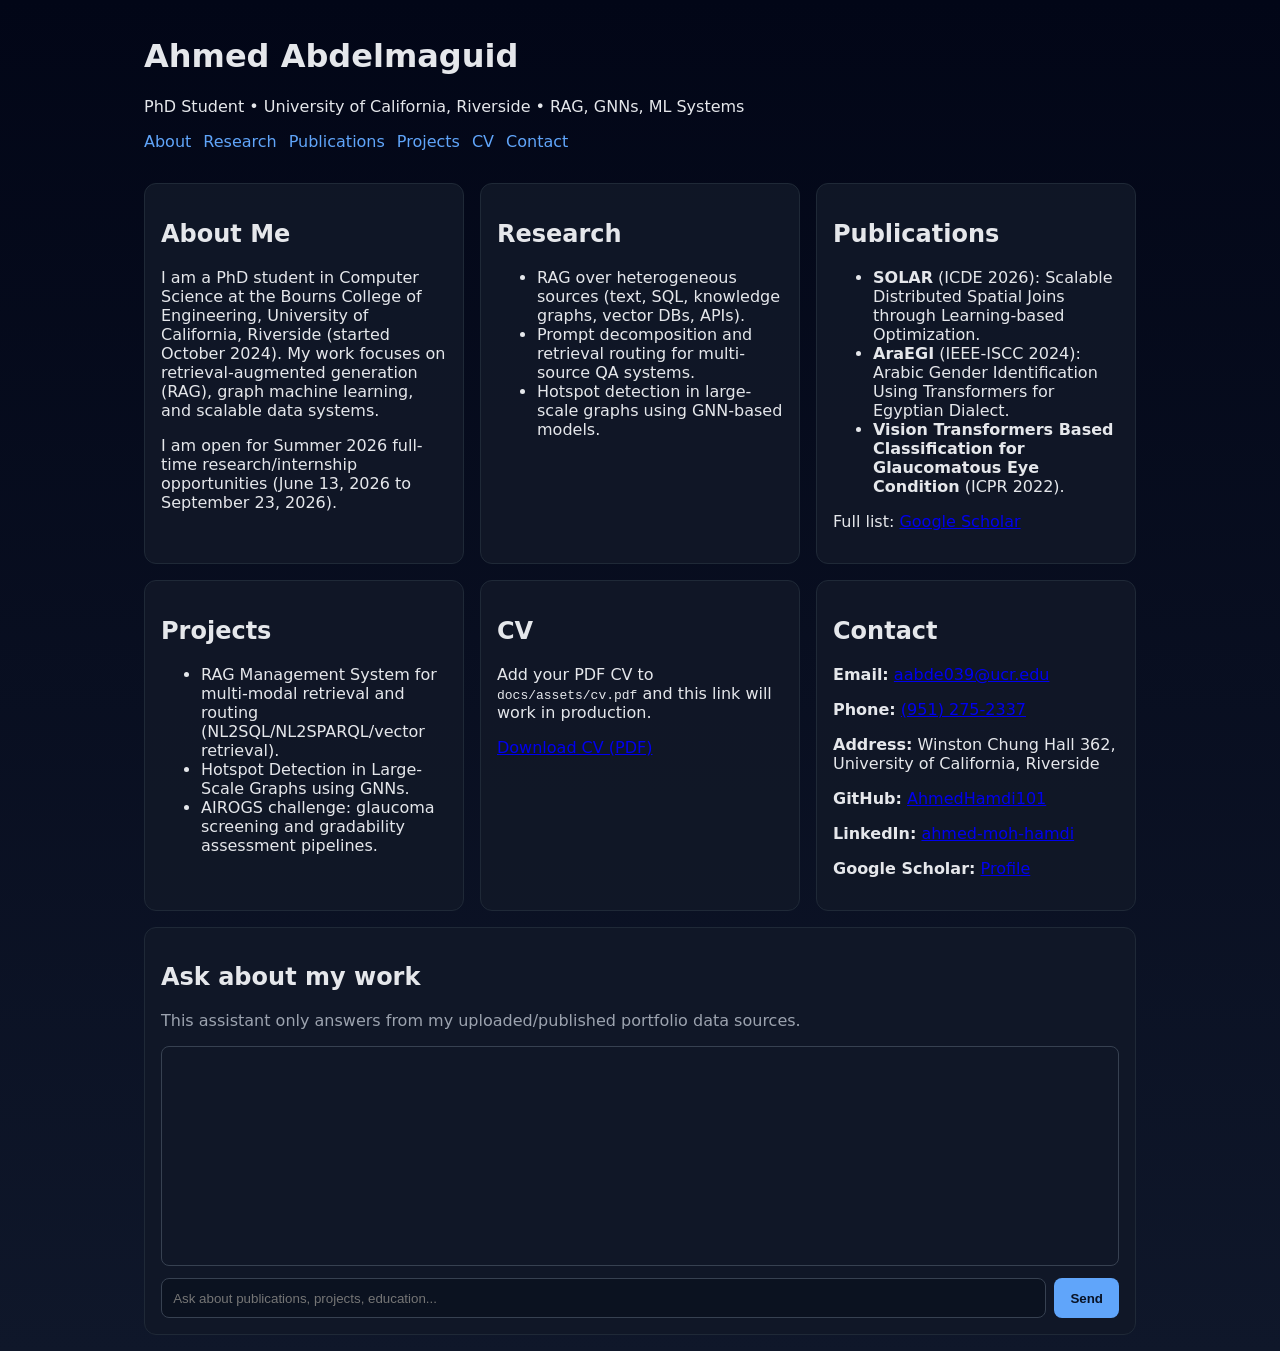
==== docs/index.html @ 8548f378 "Rename frontend directory to docs for GitHub Pages" ====
<!doctype html>
<html lang="en">
  <head>
    <meta charset="UTF-8" />
    <meta name="viewport" content="width=device-width, initial-scale=1.0" />
    <title>Ahmed Abdelmaguid — Research Portfolio</title>
    <link rel="stylesheet" href="./styles.css" />
  </head>
  <body>
    <header class="container">
      <h1>Ahmed Abdelmaguid</h1>
      <p>PhD Student • University of California, Riverside • RAG, GNNs, ML Systems</p>
      <nav>
        <a href="#about">About</a>
        <a href="#research">Research</a>
        <a href="#publications">Publications</a>
        <a href="#projects">Projects</a>
        <a href="#cv">CV</a>
        <a href="#contact">Contact</a>
      </nav>
    </header>

    <main class="container grid">
      <section id="about" class="card">
        <h2>About Me</h2>
        <p>
          I am a PhD student in Computer Science at the Bourns College of Engineering, University of California,
          Riverside (started October 2024). My work focuses on retrieval-augmented generation (RAG), graph machine
          learning, and scalable data systems.
        </p>
        <p>
          I am open for Summer 2026 full-time research/internship opportunities (June 13, 2026 to September 23, 2026).
        </p>
      </section>

      <section id="research" class="card">
        <h2>Research</h2>
        <ul>
          <li>RAG over heterogeneous sources (text, SQL, knowledge graphs, vector DBs, APIs).</li>
          <li>Prompt decomposition and retrieval routing for multi-source QA systems.</li>
          <li>Hotspot detection in large-scale graphs using GNN-based models.</li>
        </ul>
      </section>

      <section id="publications" class="card">
        <h2>Publications</h2>
        <ul>
          <li>
            <strong>SOLAR</strong> (ICDE 2026): Scalable Distributed Spatial Joins through Learning-based Optimization.
          </li>
          <li>
            <strong>AraEGI</strong> (IEEE-ISCC 2024): Arabic Gender Identification Using Transformers for Egyptian Dialect.
          </li>
          <li>
            <strong>Vision Transformers Based Classification for Glaucomatous Eye Condition</strong> (ICPR 2022).
          </li>
        </ul>
        <p>
          Full list: <a href="https://scholar.google.com/citations?user=k28tatYAAAAJ&hl=en" target="_blank" rel="noreferrer">Google Scholar</a>
        </p>
      </section>

      <section id="projects" class="card">
        <h2>Projects</h2>
        <ul>
          <li>RAG Management System for multi-modal retrieval and routing (NL2SQL/NL2SPARQL/vector retrieval).</li>
          <li>Hotspot Detection in Large-Scale Graphs using GNNs.</li>
          <li>AIROGS challenge: glaucoma screening and gradability assessment pipelines.</li>
        </ul>
      </section>

      <section id="cv" class="card">
        <h2>CV</h2>
        <p>
          Add your PDF CV to <code>docs/assets/cv.pdf</code> and this link will work in production.
        </p>
        <p><a href="./assets/cv.pdf" target="_blank" rel="noreferrer">Download CV (PDF)</a></p>
      </section>

      <section id="contact" class="card">
        <h2>Contact</h2>
        <p><strong>Email:</strong> <a href="mailto:aabde039@ucr.edu">aabde039@ucr.edu</a></p>
        <p><strong>Phone:</strong> <a href="tel:+19512752337">(951) 275-2337</a></p>
        <p><strong>Address:</strong> Winston Chung Hall 362, University of California, Riverside</p>
        <p><strong>GitHub:</strong> <a href="https://github.com/AhmedHamdi101" target="_blank" rel="noreferrer">AhmedHamdi101</a></p>
        <p><strong>LinkedIn:</strong> <a href="https://www.linkedin.com/in/ahmed-moh-hamdi/" target="_blank" rel="noreferrer">ahmed-moh-hamdi</a></p>
        <p><strong>Google Scholar:</strong> <a href="https://scholar.google.com/citations?user=k28tatYAAAAJ&hl=en" target="_blank" rel="noreferrer">Profile</a></p>
      </section>

      <section class="card chat-card">
        <h2>Ask about my work</h2>
        <p class="hint">This assistant only answers from my uploaded/published portfolio data sources.</p>

        <div id="chat-log" class="chat-log"></div>

        <form id="chat-form">
          <input id="chat-input" type="text" placeholder="Ask about publications, projects, education..." required />
          <button type="submit">Send</button>
        </form>
      </section>
    </main>

    <script>
      window.CHAT_API_URL = "https://your-worker-subdomain.workers.dev/api/chat";
    </script>
    <script src="./app.js" type="module"></script>
  </body>
</html>
---- docs/styles.css ----
:root {
  --bg: #0f172a;
  --surface: #111827;
  --text: #e5e7eb;
  --muted: #9ca3af;
  --accent: #60a5fa;
}

* { box-sizing: border-box; }
body {
  margin: 0;
  font-family: Inter, system-ui, -apple-system, Segoe UI, Roboto, sans-serif;
  background: linear-gradient(180deg, #020617, var(--bg));
  color: var(--text);
}

.container {
  max-width: 1024px;
  margin: 0 auto;
  padding: 1rem;
}

header nav {
  display: flex;
  flex-wrap: wrap;
  gap: 0.75rem;
}

header nav a {
  color: var(--accent);
  text-decoration: none;
}

.grid {
  display: grid;
  grid-template-columns: repeat(auto-fit, minmax(260px, 1fr));
  gap: 1rem;
}

.card {
  background: rgba(17, 24, 39, 0.9);
  border: 1px solid #1f2937;
  border-radius: 12px;
  padding: 1rem;
}

.chat-card {
  grid-column: 1 / -1;
}

.chat-log {
  min-height: 220px;
  max-height: 360px;
  overflow: auto;
  border: 1px solid #374151;
  border-radius: 8px;
  padding: 0.75rem;
  margin-bottom: 0.75rem;
}

.msg {
  margin: 0.5rem 0;
  padding: 0.6rem;
  border-radius: 8px;
}

.msg.user {
  background: #1d4ed8;
}

.msg.bot {
  background: #1f2937;
}

.msg .meta {
  display: block;
  color: var(--muted);
  font-size: 0.8rem;
  margin-top: 0.25rem;
}

form {
  display: flex;
  gap: 0.5rem;
}

input {
  flex: 1;
  padding: 0.7rem;
  border-radius: 8px;
  border: 1px solid #374151;
  background: #0b1220;
  color: var(--text);
}

button {
  padding: 0.7rem 1rem;
  border: none;
  border-radius: 8px;
  background: var(--accent);
  color: #081225;
  font-weight: 600;
  cursor: pointer;
}

.hint {
  color: var(--muted);
}
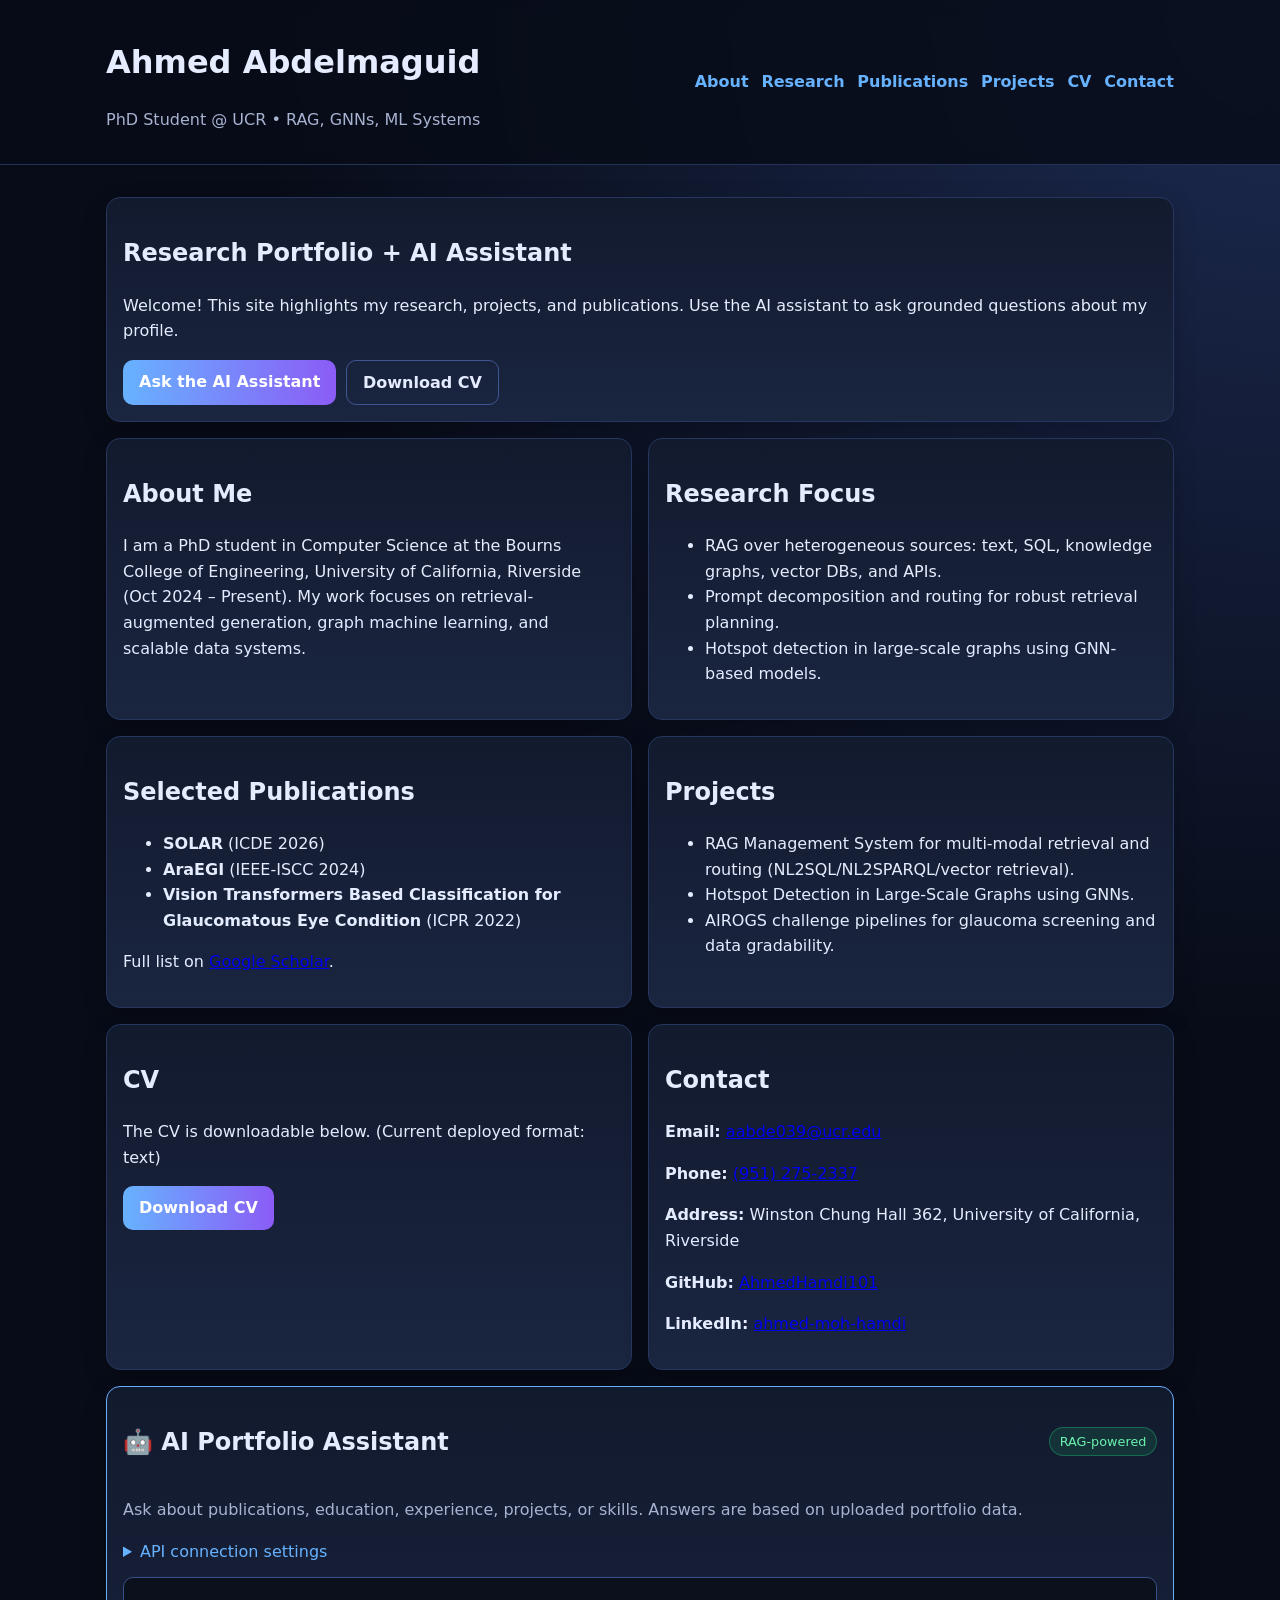
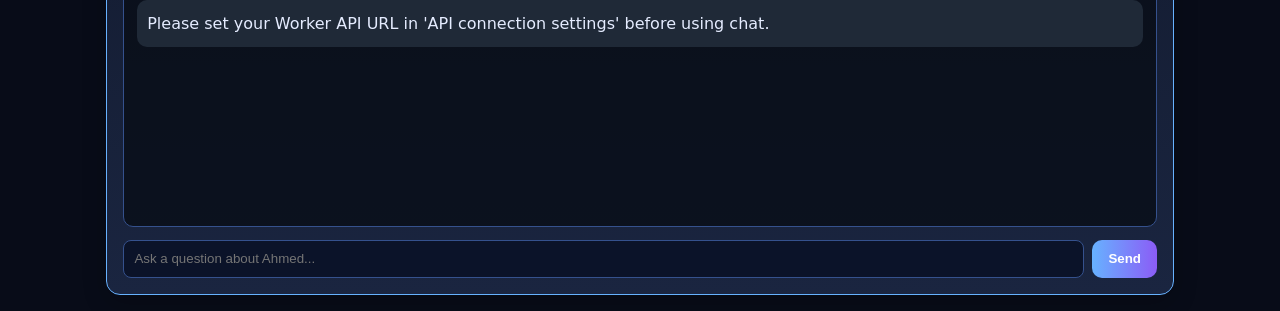
==== commit 057345fb: "Improve frontend UX, fix CV download, and add chat endpoint setup UI" ====
--- a/docs/index.html
+++ b/docs/index.html
@@ -7,56 +7,64 @@
     <link rel="stylesheet" href="./styles.css" />
   </head>
   <body>
-    <header class="container">
-      <h1>Ahmed Abdelmaguid</h1>
-      <p>PhD Student • University of California, Riverside • RAG, GNNs, ML Systems</p>
-      <nav>
-        <a href="#about">About</a>
-        <a href="#research">Research</a>
-        <a href="#publications">Publications</a>
-        <a href="#projects">Projects</a>
-        <a href="#cv">CV</a>
-        <a href="#contact">Contact</a>
-      </nav>
+    <header class="site-header">
+      <div class="container header-inner">
+        <div>
+          <h1>Ahmed Abdelmaguid</h1>
+          <p class="subtitle">PhD Student @ UCR • RAG, GNNs, ML Systems</p>
+        </div>
+        <nav>
+          <a href="#about">About</a>
+          <a href="#research">Research</a>
+          <a href="#publications">Publications</a>
+          <a href="#projects">Projects</a>
+          <a href="#cv">CV</a>
+          <a href="#contact">Contact</a>
+        </nav>
+      </div>
     </header>
 
-    <main class="container grid">
+    <main class="container layout">
+      <section class="hero card">
+        <h2>Research Portfolio + AI Assistant</h2>
+        <p>
+          Welcome! This site highlights my research, projects, and publications. Use the AI assistant to ask
+          grounded questions about my profile.
+        </p>
+        <div class="hero-actions">
+          <a class="btn" href="#ai-chat">Ask the AI Assistant</a>
+          <a class="btn secondary" href="./assets/cv_ahmed_abdelmaguid.txt" download>Download CV</a>
+        </div>
+      </section>
+
       <section id="about" class="card">
         <h2>About Me</h2>
         <p>
           I am a PhD student in Computer Science at the Bourns College of Engineering, University of California,
-          Riverside (started October 2024). My work focuses on retrieval-augmented generation (RAG), graph machine
+          Riverside (Oct 2024 – Present). My work focuses on retrieval-augmented generation, graph machine
           learning, and scalable data systems.
-        </p>
-        <p>
-          I am open for Summer 2026 full-time research/internship opportunities (June 13, 2026 to September 23, 2026).
         </p>
       </section>
 
       <section id="research" class="card">
-        <h2>Research</h2>
+        <h2>Research Focus</h2>
         <ul>
-          <li>RAG over heterogeneous sources (text, SQL, knowledge graphs, vector DBs, APIs).</li>
-          <li>Prompt decomposition and retrieval routing for multi-source QA systems.</li>
+          <li>RAG over heterogeneous sources: text, SQL, knowledge graphs, vector DBs, and APIs.</li>
+          <li>Prompt decomposition and routing for robust retrieval planning.</li>
           <li>Hotspot detection in large-scale graphs using GNN-based models.</li>
         </ul>
       </section>
 
       <section id="publications" class="card">
-        <h2>Publications</h2>
+        <h2>Selected Publications</h2>
         <ul>
-          <li>
-            <strong>SOLAR</strong> (ICDE 2026): Scalable Distributed Spatial Joins through Learning-based Optimization.
-          </li>
-          <li>
-            <strong>AraEGI</strong> (IEEE-ISCC 2024): Arabic Gender Identification Using Transformers for Egyptian Dialect.
-          </li>
-          <li>
-            <strong>Vision Transformers Based Classification for Glaucomatous Eye Condition</strong> (ICPR 2022).
-          </li>
+          <li><strong>SOLAR</strong> (ICDE 2026)</li>
+          <li><strong>AraEGI</strong> (IEEE-ISCC 2024)</li>
+          <li><strong>Vision Transformers Based Classification for Glaucomatous Eye Condition</strong> (ICPR 2022)</li>
         </ul>
         <p>
-          Full list: <a href="https://scholar.google.com/citations?user=k28tatYAAAAJ&hl=en" target="_blank" rel="noreferrer">Google Scholar</a>
+          Full list on
+          <a href="https://scholar.google.com/citations?user=k28tatYAAAAJ&hl=en" target="_blank" rel="noreferrer">Google Scholar</a>.
         </p>
       </section>
 
@@ -65,16 +73,14 @@
         <ul>
           <li>RAG Management System for multi-modal retrieval and routing (NL2SQL/NL2SPARQL/vector retrieval).</li>
           <li>Hotspot Detection in Large-Scale Graphs using GNNs.</li>
-          <li>AIROGS challenge: glaucoma screening and gradability assessment pipelines.</li>
+          <li>AIROGS challenge pipelines for glaucoma screening and data gradability.</li>
         </ul>
       </section>
 
       <section id="cv" class="card">
         <h2>CV</h2>
-        <p>
-          Add your PDF CV to <code>docs/assets/cv.pdf</code> and this link will work in production.
-        </p>
-        <p><a href="./assets/cv.pdf" target="_blank" rel="noreferrer">Download CV (PDF)</a></p>
+        <p>The CV is downloadable below. (Current deployed format: text)</p>
+        <p><a class="btn" href="./assets/cv_ahmed_abdelmaguid.txt" download>Download CV</a></p>
       </section>
 
       <section id="contact" class="card">
@@ -84,24 +90,35 @@
         <p><strong>Address:</strong> Winston Chung Hall 362, University of California, Riverside</p>
         <p><strong>GitHub:</strong> <a href="https://github.com/AhmedHamdi101" target="_blank" rel="noreferrer">AhmedHamdi101</a></p>
         <p><strong>LinkedIn:</strong> <a href="https://www.linkedin.com/in/ahmed-moh-hamdi/" target="_blank" rel="noreferrer">ahmed-moh-hamdi</a></p>
-        <p><strong>Google Scholar:</strong> <a href="https://scholar.google.com/citations?user=k28tatYAAAAJ&hl=en" target="_blank" rel="noreferrer">Profile</a></p>
       </section>
 
-      <section class="card chat-card">
-        <h2>Ask about my work</h2>
-        <p class="hint">This assistant only answers from my uploaded/published portfolio data sources.</p>
+      <section id="ai-chat" class="card chat-card">
+        <div class="chat-title-row">
+          <h2>🤖 AI Portfolio Assistant</h2>
+          <span class="pill">RAG-powered</span>
+        </div>
+        <p class="hint">
+          Ask about publications, education, experience, projects, or skills. Answers are based on uploaded portfolio data.
+        </p>
+
+        <details class="config">
+          <summary>API connection settings</summary>
+          <label for="api-url-input">Worker API URL</label>
+          <input id="api-url-input" type="url" placeholder="https://your-worker.workers.dev/api/chat" />
+          <button id="save-api-url" type="button" class="btn secondary">Save API URL</button>
+        </details>
 
         <div id="chat-log" class="chat-log"></div>
 
         <form id="chat-form">
-          <input id="chat-input" type="text" placeholder="Ask about publications, projects, education..." required />
-          <button type="submit">Send</button>
+          <input id="chat-input" type="text" placeholder="Ask a question about Ahmed..." required />
+          <button type="submit" class="btn">Send</button>
         </form>
       </section>
     </main>
 
     <script>
-      window.CHAT_API_URL = "https://your-worker-subdomain.workers.dev/api/chat";
+      window.CHAT_API_URL = "";
     </script>
     <script src="./app.js" type="module"></script>
   </body>
--- a/docs/styles.css
+++ b/docs/styles.css
@@ -1,82 +1,138 @@
 :root {
-  --bg: #0f172a;
-  --surface: #111827;
-  --text: #e5e7eb;
-  --muted: #9ca3af;
-  --accent: #60a5fa;
+  --bg: #0b1020;
+  --surface: #121a2e;
+  --surface-2: #1a2540;
+  --text: #e5ecff;
+  --muted: #a8b3d1;
+  --accent: #67b2ff;
+  --accent-2: #8b5cf6;
+  --ok: #1fbf75;
 }
 
 * { box-sizing: border-box; }
+html, body { margin: 0; padding: 0; }
 body {
-  margin: 0;
   font-family: Inter, system-ui, -apple-system, Segoe UI, Roboto, sans-serif;
-  background: linear-gradient(180deg, #020617, var(--bg));
   color: var(--text);
+  background: radial-gradient(circle at top right, #1d2b52, #080c18 45%);
+  line-height: 1.6;
 }
 
 .container {
-  max-width: 1024px;
+  max-width: 1100px;
   margin: 0 auto;
   padding: 1rem;
 }
 
-header nav {
-  display: flex;
-  flex-wrap: wrap;
-  gap: 0.75rem;
+.site-header {
+  position: sticky;
+  top: 0;
+  z-index: 20;
+  background: rgba(8, 12, 24, 0.85);
+  border-bottom: 1px solid #233257;
+  backdrop-filter: blur(8px);
 }
 
-header nav a {
+.header-inner {
+  display: flex;
+  justify-content: space-between;
+  gap: 1rem;
+  align-items: center;
+}
+
+.subtitle { color: var(--muted); margin-top: -0.2rem; }
+
+nav {
+  display: flex;
+  gap: 0.8rem;
+  flex-wrap: wrap;
+}
+
+nav a {
   color: var(--accent);
   text-decoration: none;
+  font-weight: 600;
 }
 
-.grid {
+.layout {
   display: grid;
-  grid-template-columns: repeat(auto-fit, minmax(260px, 1fr));
+  grid-template-columns: repeat(12, 1fr);
   gap: 1rem;
+  margin-top: 1rem;
 }
 
 .card {
-  background: rgba(17, 24, 39, 0.9);
-  border: 1px solid #1f2937;
-  border-radius: 12px;
+  background: linear-gradient(180deg, var(--surface), var(--surface-2));
+  border: 1px solid #26365f;
+  border-radius: 14px;
   padding: 1rem;
+  box-shadow: 0 8px 24px rgba(0,0,0,0.2);
 }
 
-.chat-card {
-  grid-column: 1 / -1;
+.hero { grid-column: span 12; }
+#about, #research, #publications, #projects, #cv, #contact { grid-column: span 6; }
+.chat-card { grid-column: span 12; border: 1px solid var(--accent); }
+
+.chat-title-row {
+  display: flex;
+  justify-content: space-between;
+  align-items: center;
 }
 
+.pill {
+  background: rgba(31, 191, 117, 0.15);
+  color: #6cf2ae;
+  border: 1px solid rgba(31,191,117,0.4);
+  padding: 0.2rem 0.6rem;
+  border-radius: 999px;
+  font-size: 0.8rem;
+}
+
+.btn {
+  display: inline-block;
+  padding: 0.55rem 1rem;
+  border: none;
+  border-radius: 10px;
+  background: linear-gradient(90deg, var(--accent), var(--accent-2));
+  color: white;
+  font-weight: 700;
+  text-decoration: none;
+  cursor: pointer;
+}
+
+.btn.secondary {
+  background: transparent;
+  border: 1px solid #3f5694;
+  color: var(--text);
+}
+
+.hero-actions { display: flex; gap: 0.6rem; flex-wrap: wrap; }
+
 .chat-log {
-  min-height: 220px;
-  max-height: 360px;
+  min-height: 250px;
+  max-height: 420px;
   overflow: auto;
-  border: 1px solid #374151;
-  border-radius: 8px;
-  padding: 0.75rem;
-  margin-bottom: 0.75rem;
+  border: 1px solid #35518d;
+  border-radius: 10px;
+  padding: 0.8rem;
+  margin: 0.8rem 0;
+  background: rgba(7, 10, 18, 0.7);
 }
 
 .msg {
-  margin: 0.5rem 0;
-  padding: 0.6rem;
-  border-radius: 8px;
+  margin: 0.6rem 0;
+  padding: 0.65rem;
+  border-radius: 10px;
 }
 
-.msg.user {
-  background: #1d4ed8;
-}
-
-.msg.bot {
-  background: #1f2937;
-}
+.msg.user { background: #1e40af; }
+.msg.bot { background: #1f2937; }
 
 .msg .meta {
   display: block;
   color: var(--muted);
   font-size: 0.8rem;
-  margin-top: 0.25rem;
+  margin-top: 0.3rem;
 }
 
 form {
@@ -85,24 +141,22 @@
 }
 
 input {
-  flex: 1;
-  padding: 0.7rem;
+  width: 100%;
+  padding: 0.65rem;
   border-radius: 8px;
-  border: 1px solid #374151;
-  background: #0b1220;
+  border: 1px solid #35518d;
+  background: #0b1329;
   color: var(--text);
 }
 
-button {
-  padding: 0.7rem 1rem;
-  border: none;
-  border-radius: 8px;
-  background: var(--accent);
-  color: #081225;
-  font-weight: 600;
-  cursor: pointer;
+.hint { color: var(--muted); }
+.config { margin: 0.6rem 0; }
+.config summary { cursor: pointer; color: var(--accent); }
+.config label { display: block; margin-top: 0.5rem; }
+
+@media (max-width: 900px) {
+  #about, #research, #publications, #projects, #cv, #contact, .hero, .chat-card {
+    grid-column: span 12;
+  }
+  .header-inner { flex-direction: column; align-items: flex-start; }
 }
-
-.hint {
-  color: var(--muted);
-}
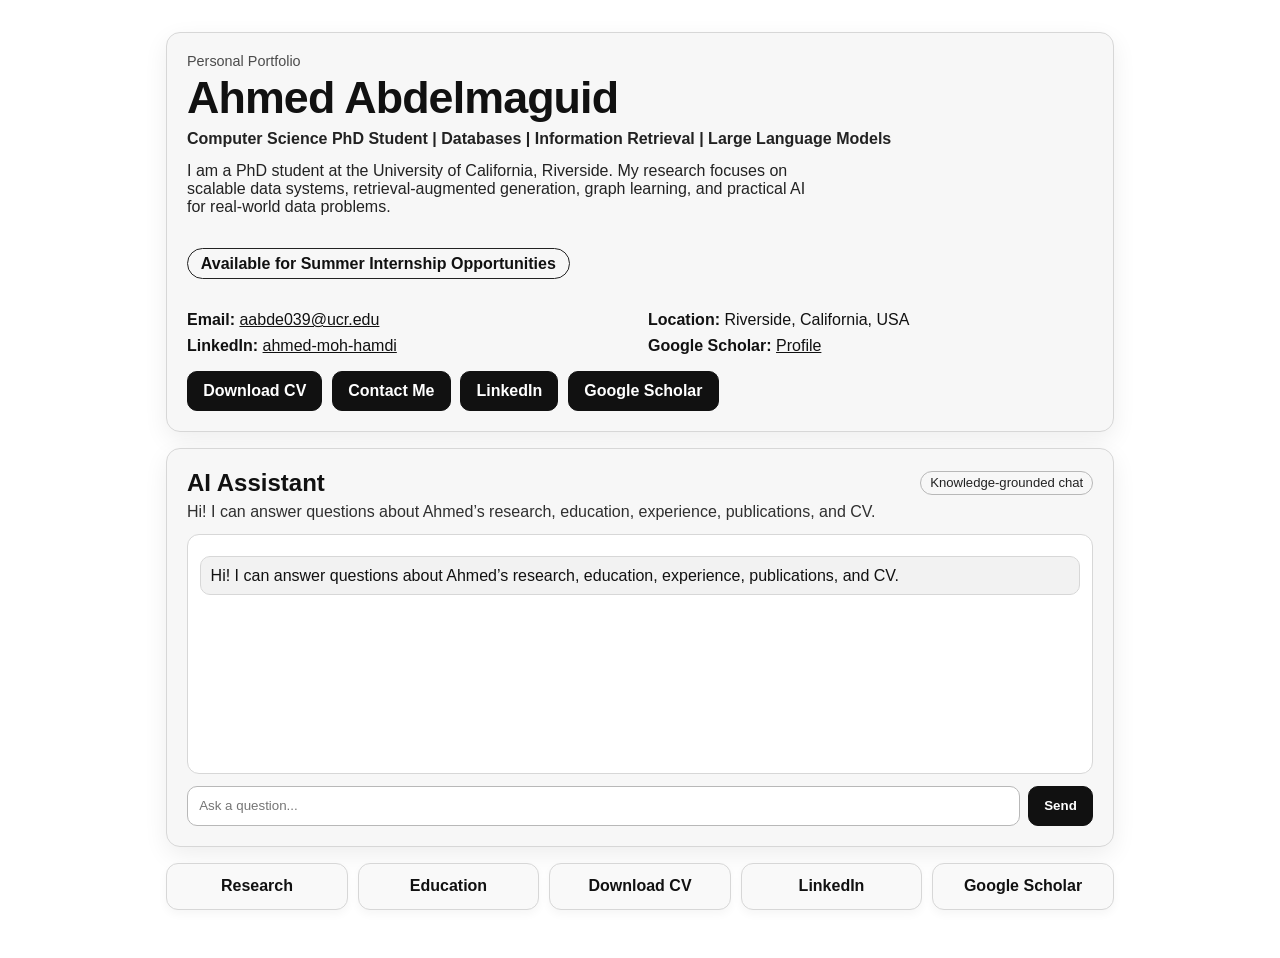
==== commit 8b00e3df: "Redesign docs frontend to modern monochrome single-page portfolio" ====
--- a/docs/index.html
+++ b/docs/index.html
@@ -3,123 +3,62 @@
   <head>
     <meta charset="UTF-8" />
     <meta name="viewport" content="width=device-width, initial-scale=1.0" />
-    <title>Ahmed Abdelmaguid — Research Portfolio</title>
+    <title>Ahmed Abdelmaguid | Portfolio</title>
     <link rel="stylesheet" href="./styles.css" />
   </head>
   <body>
-    <header class="site-header">
-      <div class="container header-inner">
-        <div>
-          <h1>Ahmed Abdelmaguid</h1>
-          <p class="subtitle">PhD Student @ UCR • RAG, GNNs, ML Systems</p>
+    <main class="page">
+      <section class="hero card" id="top">
+        <p class="eyebrow">Personal Portfolio</p>
+        <h1>Ahmed Abdelmaguid</h1>
+        <p class="title">Computer Science PhD Student | Databases | Information Retrieval | Large Language Models</p>
+        <p class="about">
+          I am a PhD student at the University of California, Riverside. My research focuses on scalable data systems,
+          retrieval-augmented generation, graph learning, and practical AI for real-world data problems.
+        </p>
+
+        <p class="availability">Available for Summer Internship Opportunities</p>
+
+        <div class="contact-grid">
+          <p><strong>Email:</strong> <a href="mailto:aabde039@ucr.edu">aabde039@ucr.edu</a></p>
+          <p><strong>Location:</strong> Riverside, California, USA</p>
+          <p><strong>LinkedIn:</strong> <a href="https://www.linkedin.com/in/ahmed-moh-hamdi/" target="_blank" rel="noreferrer">ahmed-moh-hamdi</a></p>
+          <p><strong>Google Scholar:</strong> <a href="https://scholar.google.com/citations?user=k28tatYAAAAJ&hl=en" target="_blank" rel="noreferrer">Profile</a></p>
         </div>
-        <nav>
-          <a href="#about">About</a>
-          <a href="#research">Research</a>
-          <a href="#publications">Publications</a>
-          <a href="#projects">Projects</a>
-          <a href="#cv">CV</a>
-          <a href="#contact">Contact</a>
-        </nav>
-      </div>
-    </header>
 
-    <main class="container layout">
-      <section class="hero card">
-        <h2>Research Portfolio + AI Assistant</h2>
-        <p>
-          Welcome! This site highlights my research, projects, and publications. Use the AI assistant to ask
-          grounded questions about my profile.
-        </p>
-        <div class="hero-actions">
-          <a class="btn" href="#ai-chat">Ask the AI Assistant</a>
-          <a class="btn secondary" href="./assets/cv_ahmed_abdelmaguid.txt" download>Download CV</a>
+        <div class="cta-row">
+          <a class="btn" href="./assets/cv_ahmed_abdelmaguid.txt" download>Download CV</a>
+          <a class="btn" href="mailto:aabde039@ucr.edu">Contact Me</a>
+          <a class="btn" href="https://www.linkedin.com/in/ahmed-moh-hamdi/" target="_blank" rel="noreferrer">LinkedIn</a>
+          <a class="btn" href="https://scholar.google.com/citations?user=k28tatYAAAAJ&hl=en" target="_blank" rel="noreferrer">Google Scholar</a>
         </div>
       </section>
 
-      <section id="about" class="card">
-        <h2>About Me</h2>
-        <p>
-          I am a PhD student in Computer Science at the Bourns College of Engineering, University of California,
-          Riverside (Oct 2024 – Present). My work focuses on retrieval-augmented generation, graph machine
-          learning, and scalable data systems.
-        </p>
+      <section class="chat-section card" id="chat">
+        <div class="chat-header">
+          <h2>AI Assistant</h2>
+          <span class="status">Knowledge-grounded chat</span>
+        </div>
+        <p class="chat-subtitle">Hi! I can answer questions about Ahmed’s research, education, experience, publications, and CV.</p>
+
+        <div id="chat-log" class="chat-log" aria-live="polite"></div>
+
+        <form id="chat-form" class="chat-form">
+          <input id="chat-input" type="text" placeholder="Ask a question..." required />
+          <button type="submit" class="btn send">Send</button>
+        </form>
       </section>
 
-      <section id="research" class="card">
-        <h2>Research Focus</h2>
-        <ul>
-          <li>RAG over heterogeneous sources: text, SQL, knowledge graphs, vector DBs, and APIs.</li>
-          <li>Prompt decomposition and routing for robust retrieval planning.</li>
-          <li>Hotspot detection in large-scale graphs using GNN-based models.</li>
-        </ul>
-      </section>
-
-      <section id="publications" class="card">
-        <h2>Selected Publications</h2>
-        <ul>
-          <li><strong>SOLAR</strong> (ICDE 2026)</li>
-          <li><strong>AraEGI</strong> (IEEE-ISCC 2024)</li>
-          <li><strong>Vision Transformers Based Classification for Glaucomatous Eye Condition</strong> (ICPR 2022)</li>
-        </ul>
-        <p>
-          Full list on
-          <a href="https://scholar.google.com/citations?user=k28tatYAAAAJ&hl=en" target="_blank" rel="noreferrer">Google Scholar</a>.
-        </p>
-      </section>
-
-      <section id="projects" class="card">
-        <h2>Projects</h2>
-        <ul>
-          <li>RAG Management System for multi-modal retrieval and routing (NL2SQL/NL2SPARQL/vector retrieval).</li>
-          <li>Hotspot Detection in Large-Scale Graphs using GNNs.</li>
-          <li>AIROGS challenge pipelines for glaucoma screening and data gradability.</li>
-        </ul>
-      </section>
-
-      <section id="cv" class="card">
-        <h2>CV</h2>
-        <p>The CV is downloadable below. (Current deployed format: text)</p>
-        <p><a class="btn" href="./assets/cv_ahmed_abdelmaguid.txt" download>Download CV</a></p>
-      </section>
-
-      <section id="contact" class="card">
-        <h2>Contact</h2>
-        <p><strong>Email:</strong> <a href="mailto:aabde039@ucr.edu">aabde039@ucr.edu</a></p>
-        <p><strong>Phone:</strong> <a href="tel:+19512752337">(951) 275-2337</a></p>
-        <p><strong>Address:</strong> Winston Chung Hall 362, University of California, Riverside</p>
-        <p><strong>GitHub:</strong> <a href="https://github.com/AhmedHamdi101" target="_blank" rel="noreferrer">AhmedHamdi101</a></p>
-        <p><strong>LinkedIn:</strong> <a href="https://www.linkedin.com/in/ahmed-moh-hamdi/" target="_blank" rel="noreferrer">ahmed-moh-hamdi</a></p>
-      </section>
-
-      <section id="ai-chat" class="card chat-card">
-        <div class="chat-title-row">
-          <h2>🤖 AI Portfolio Assistant</h2>
-          <span class="pill">RAG-powered</span>
-        </div>
-        <p class="hint">
-          Ask about publications, education, experience, projects, or skills. Answers are based on uploaded portfolio data.
-        </p>
-
-        <details class="config">
-          <summary>API connection settings</summary>
-          <label for="api-url-input">Worker API URL</label>
-          <input id="api-url-input" type="url" placeholder="https://your-worker.workers.dev/api/chat" />
-          <button id="save-api-url" type="button" class="btn secondary">Save API URL</button>
-        </details>
-
-        <div id="chat-log" class="chat-log"></div>
-
-        <form id="chat-form">
-          <input id="chat-input" type="text" placeholder="Ask a question about Ahmed..." required />
-          <button type="submit" class="btn">Send</button>
-        </form>
+      <section class="nav-cards" id="links">
+        <a class="mini-card" href="#top">Research</a>
+        <a class="mini-card" href="#top">Education</a>
+        <a class="mini-card" href="./assets/cv_ahmed_abdelmaguid.txt" download>Download CV</a>
+        <a class="mini-card" href="https://www.linkedin.com/in/ahmed-moh-hamdi/" target="_blank" rel="noreferrer">LinkedIn</a>
+        <a class="mini-card" href="https://scholar.google.com/citations?user=k28tatYAAAAJ&hl=en" target="_blank" rel="noreferrer">Google Scholar</a>
       </section>
     </main>
 
-    <script>
-      window.CHAT_API_URL = "";
-    </script>
+    <script src="./config.js"></script>
     <script src="./app.js" type="module"></script>
   </body>
 </html>
--- a/docs/styles.css
+++ b/docs/styles.css
@@ -1,162 +1,218 @@
 :root {
-  --bg: #0b1020;
-  --surface: #121a2e;
-  --surface-2: #1a2540;
-  --text: #e5ecff;
-  --muted: #a8b3d1;
-  --accent: #67b2ff;
-  --accent-2: #8b5cf6;
-  --ok: #1fbf75;
+  --bg: #ffffff;
+  --text: #111111;
+  --muted: #4b4b4b;
+  --surface: #f7f7f7;
+  --border: #d7d7d7;
+  --border-dark: #b8b8b8;
+  --shadow: 0 8px 24px rgba(0, 0, 0, 0.07);
 }
 
 * { box-sizing: border-box; }
 html, body { margin: 0; padding: 0; }
 body {
-  font-family: Inter, system-ui, -apple-system, Segoe UI, Roboto, sans-serif;
+  font-family: "Inter", "Segoe UI", Roboto, Arial, sans-serif;
+  background: var(--bg);
   color: var(--text);
-  background: radial-gradient(circle at top right, #1d2b52, #080c18 45%);
-  line-height: 1.6;
-}
-
-.container {
-  max-width: 1100px;
+}
+
+a { color: #111111; }
+
+.page {
+  max-width: 980px;
   margin: 0 auto;
-  padding: 1rem;
-}
-
-.site-header {
-  position: sticky;
-  top: 0;
-  z-index: 20;
-  background: rgba(8, 12, 24, 0.85);
-  border-bottom: 1px solid #233257;
-  backdrop-filter: blur(8px);
-}
-
-.header-inner {
+  padding: 2rem 1rem 3rem;
+  display: grid;
+  gap: 1rem;
+}
+
+.card {
+  background: var(--surface);
+  border: 1px solid var(--border);
+  border-radius: 14px;
+  box-shadow: var(--shadow);
+  padding: 1.25rem;
+}
+
+.eyebrow {
+  margin: 0;
+  color: var(--muted);
+  font-size: 0.9rem;
+}
+
+h1 {
+  margin: 0.2rem 0 0.4rem;
+  font-size: clamp(2rem, 4vw, 2.8rem);
+  letter-spacing: -0.02em;
+}
+
+.title {
+  margin: 0;
+  color: #222;
+  font-weight: 600;
+}
+
+.about {
+  margin-top: 0.9rem;
+  max-width: 70ch;
+  color: #222;
+}
+
+.availability {
+  margin-top: 1rem;
+  display: inline-block;
+  border: 1px solid #222;
+  border-radius: 999px;
+  padding: 0.35rem 0.8rem;
+  font-weight: 600;
+}
+
+.contact-grid {
+  display: grid;
+  grid-template-columns: repeat(2, minmax(0, 1fr));
+  gap: 0.5rem 1rem;
+  margin-top: 1rem;
+}
+
+.contact-grid p { margin: 0; }
+
+.cta-row {
+  margin-top: 1rem;
+  display: flex;
+  flex-wrap: wrap;
+  gap: 0.6rem;
+}
+
+.btn {
+  border: 1px solid #111;
+  background: #111;
+  color: #fff;
+  text-decoration: none;
+  border-radius: 10px;
+  padding: 0.62rem 0.95rem;
+  font-weight: 600;
+  cursor: pointer;
+}
+
+.btn:hover {
+  background: #2a2a2a;
+}
+
+.chat-header {
   display: flex;
   justify-content: space-between;
   gap: 1rem;
   align-items: center;
 }
 
-.subtitle { color: var(--muted); margin-top: -0.2rem; }
-
-nav {
-  display: flex;
-  gap: 0.8rem;
-  flex-wrap: wrap;
-}
-
-nav a {
-  color: var(--accent);
-  text-decoration: none;
-  font-weight: 600;
-}
-
-.layout {
-  display: grid;
-  grid-template-columns: repeat(12, 1fr);
-  gap: 1rem;
-  margin-top: 1rem;
-}
-
-.card {
-  background: linear-gradient(180deg, var(--surface), var(--surface-2));
-  border: 1px solid #26365f;
-  border-radius: 14px;
-  padding: 1rem;
-  box-shadow: 0 8px 24px rgba(0,0,0,0.2);
-}
-
-.hero { grid-column: span 12; }
-#about, #research, #publications, #projects, #cv, #contact { grid-column: span 6; }
-.chat-card { grid-column: span 12; border: 1px solid var(--accent); }
-
-.chat-title-row {
-  display: flex;
-  justify-content: space-between;
-  align-items: center;
-}
-
-.pill {
-  background: rgba(31, 191, 117, 0.15);
-  color: #6cf2ae;
-  border: 1px solid rgba(31,191,117,0.4);
-  padding: 0.2rem 0.6rem;
+.chat-header h2 { margin: 0; }
+.status {
+  font-size: 0.82rem;
+  border: 1px solid var(--border-dark);
   border-radius: 999px;
-  font-size: 0.8rem;
-}
-
-.btn {
-  display: inline-block;
-  padding: 0.55rem 1rem;
-  border: none;
-  border-radius: 10px;
-  background: linear-gradient(90deg, var(--accent), var(--accent-2));
-  color: white;
-  font-weight: 700;
-  text-decoration: none;
-  cursor: pointer;
-}
-
-.btn.secondary {
-  background: transparent;
-  border: 1px solid #3f5694;
-  color: var(--text);
-}
-
-.hero-actions { display: flex; gap: 0.6rem; flex-wrap: wrap; }
+  padding: 0.2rem 0.55rem;
+  color: #222;
+}
+
+.chat-subtitle {
+  margin: 0.4rem 0 0.8rem;
+  color: #2f2f2f;
+}
 
 .chat-log {
-  min-height: 250px;
+  min-height: 240px;
   max-height: 420px;
   overflow: auto;
-  border: 1px solid #35518d;
+  background: #fff;
+  border: 1px solid var(--border);
+  border-radius: 12px;
+  padding: 0.75rem;
+}
+
+.msg {
+  margin: 0.55rem 0;
+  padding: 0.6rem;
   border-radius: 10px;
-  padding: 0.8rem;
-  margin: 0.8rem 0;
-  background: rgba(7, 10, 18, 0.7);
-}
-
-.msg {
-  margin: 0.6rem 0;
-  padding: 0.65rem;
+  border: 1px solid var(--border);
+}
+
+.msg.user {
+  background: #111;
+  color: #fff;
+  border-color: #111;
+}
+
+.msg.bot {
+  background: #f2f2f2;
+  color: #111;
+}
+
+.meta {
+  margin-top: 0.3rem;
+  font-size: 0.78rem;
+  color: #555;
+}
+
+.typing {
+  display: inline-flex;
+  gap: 0.24rem;
+  align-items: center;
+}
+
+.typing span {
+  width: 6px;
+  height: 6px;
+  border-radius: 999px;
+  background: #777;
+  display: inline-block;
+  animation: pulse 1s infinite ease-in-out;
+}
+
+.typing span:nth-child(2) { animation-delay: 0.15s; }
+.typing span:nth-child(3) { animation-delay: 0.3s; }
+
+@keyframes pulse {
+  0%, 80%, 100% { opacity: 0.35; transform: translateY(0); }
+  40% { opacity: 1; transform: translateY(-2px); }
+}
+
+.chat-form {
+  margin-top: 0.75rem;
+  display: grid;
+  grid-template-columns: 1fr auto;
+  gap: 0.5rem;
+}
+
+input {
+  border: 1px solid var(--border-dark);
   border-radius: 10px;
-}
-
-.msg.user { background: #1e40af; }
-.msg.bot { background: #1f2937; }
-
-.msg .meta {
-  display: block;
-  color: var(--muted);
-  font-size: 0.8rem;
-  margin-top: 0.3rem;
-}
-
-form {
-  display: flex;
-  gap: 0.5rem;
-}
-
-input {
-  width: 100%;
-  padding: 0.65rem;
-  border-radius: 8px;
-  border: 1px solid #35518d;
-  background: #0b1329;
-  color: var(--text);
-}
-
-.hint { color: var(--muted); }
-.config { margin: 0.6rem 0; }
-.config summary { cursor: pointer; color: var(--accent); }
-.config label { display: block; margin-top: 0.5rem; }
-
-@media (max-width: 900px) {
-  #about, #research, #publications, #projects, #cv, #contact, .hero, .chat-card {
-    grid-column: span 12;
-  }
-  .header-inner { flex-direction: column; align-items: flex-start; }
-}
+  padding: 0.7rem;
+  background: #fff;
+  color: #111;
+}
+
+.nav-cards {
+  display: grid;
+  grid-template-columns: repeat(5, minmax(0, 1fr));
+  gap: 0.6rem;
+}
+
+.mini-card {
+  text-decoration: none;
+  background: #f9f9f9;
+  border: 1px solid var(--border);
+  border-radius: 12px;
+  padding: 0.85rem;
+  text-align: center;
+  font-weight: 600;
+  box-shadow: 0 4px 10px rgba(0, 0, 0, 0.04);
+}
+
+.mini-card:hover {
+  background: #efefef;
+}
+
+@media (max-width: 840px) {
+  .contact-grid { grid-template-columns: 1fr; }
+  .nav-cards { grid-template-columns: repeat(2, minmax(0, 1fr)); }
+}
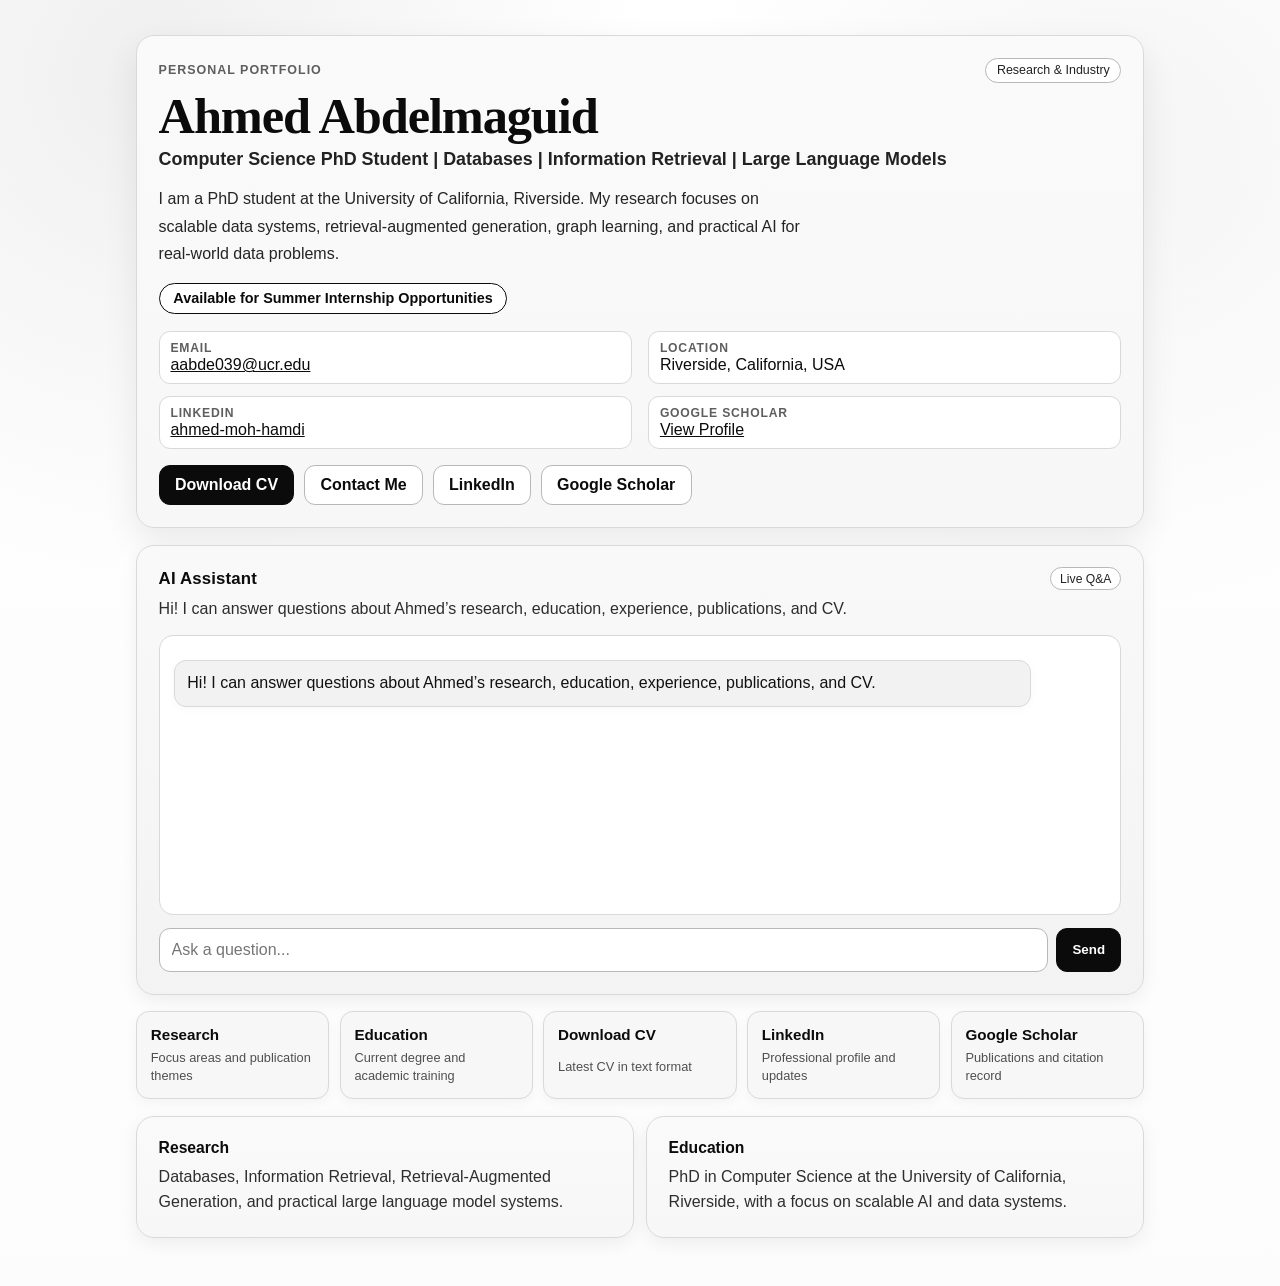
==== commit af915f74: "Redesign docs portfolio UI and switch CV download to PDF" ====
--- a/docs/index.html
+++ b/docs/index.html
@@ -9,9 +9,14 @@
   <body>
     <main class="page">
       <section class="hero card" id="top">
-        <p class="eyebrow">Personal Portfolio</p>
+        <div class="hero-topline">
+          <p class="eyebrow">Personal Portfolio</p>
+          <p class="hero-tag">Research & Industry</p>
+        </div>
+
         <h1>Ahmed Abdelmaguid</h1>
         <p class="title">Computer Science PhD Student | Databases | Information Retrieval | Large Language Models</p>
+
         <p class="about">
           I am a PhD student at the University of California, Riverside. My research focuses on scalable data systems,
           retrieval-augmented generation, graph learning, and practical AI for real-world data problems.
@@ -20,24 +25,24 @@
         <p class="availability">Available for Summer Internship Opportunities</p>
 
         <div class="contact-grid">
-          <p><strong>Email:</strong> <a href="mailto:aabde039@ucr.edu">aabde039@ucr.edu</a></p>
-          <p><strong>Location:</strong> Riverside, California, USA</p>
-          <p><strong>LinkedIn:</strong> <a href="https://www.linkedin.com/in/ahmed-moh-hamdi/" target="_blank" rel="noreferrer">ahmed-moh-hamdi</a></p>
-          <p><strong>Google Scholar:</strong> <a href="https://scholar.google.com/citations?user=k28tatYAAAAJ&hl=en" target="_blank" rel="noreferrer">Profile</a></p>
+          <p><span>Email</span><a href="mailto:aabde039@ucr.edu">aabde039@ucr.edu</a></p>
+          <p><span>Location</span>Riverside, California, USA</p>
+          <p><span>LinkedIn</span><a href="https://www.linkedin.com/in/ahmed-moh-hamdi/" target="_blank" rel="noreferrer">ahmed-moh-hamdi</a></p>
+          <p><span>Google Scholar</span><a href="https://scholar.google.com/citations?user=k28tatYAAAAJ&hl=en" target="_blank" rel="noreferrer">View Profile</a></p>
         </div>
 
         <div class="cta-row">
-          <a class="btn" href="./assets/cv_ahmed_abdelmaguid.txt" download>Download CV</a>
-          <a class="btn" href="mailto:aabde039@ucr.edu">Contact Me</a>
-          <a class="btn" href="https://www.linkedin.com/in/ahmed-moh-hamdi/" target="_blank" rel="noreferrer">LinkedIn</a>
-          <a class="btn" href="https://scholar.google.com/citations?user=k28tatYAAAAJ&hl=en" target="_blank" rel="noreferrer">Google Scholar</a>
+          <a class="btn" href="./assets/cv_ahmed_abdelmaguid.pdf" download>Download CV</a>
+          <a class="btn btn-ghost" href="mailto:aabde039@ucr.edu">Contact Me</a>
+          <a class="btn btn-ghost" href="https://www.linkedin.com/in/ahmed-moh-hamdi/" target="_blank" rel="noreferrer">LinkedIn</a>
+          <a class="btn btn-ghost" href="https://scholar.google.com/citations?user=k28tatYAAAAJ&hl=en" target="_blank" rel="noreferrer">Google Scholar</a>
         </div>
       </section>
 
       <section class="chat-section card" id="chat">
         <div class="chat-header">
           <h2>AI Assistant</h2>
-          <span class="status">Knowledge-grounded chat</span>
+          <span class="status">Live Q&A</span>
         </div>
         <p class="chat-subtitle">Hi! I can answer questions about Ahmed’s research, education, experience, publications, and CV.</p>
 
@@ -45,16 +50,42 @@
 
         <form id="chat-form" class="chat-form">
           <input id="chat-input" type="text" placeholder="Ask a question..." required />
-          <button type="submit" class="btn send">Send</button>
+          <button type="submit" id="send-btn" class="btn send">Send</button>
         </form>
       </section>
 
       <section class="nav-cards" id="links">
-        <a class="mini-card" href="#top">Research</a>
-        <a class="mini-card" href="#top">Education</a>
-        <a class="mini-card" href="./assets/cv_ahmed_abdelmaguid.txt" download>Download CV</a>
-        <a class="mini-card" href="https://www.linkedin.com/in/ahmed-moh-hamdi/" target="_blank" rel="noreferrer">LinkedIn</a>
-        <a class="mini-card" href="https://scholar.google.com/citations?user=k28tatYAAAAJ&hl=en" target="_blank" rel="noreferrer">Google Scholar</a>
+        <a class="mini-card" href="#research">
+          <strong>Research</strong>
+          <span>Focus areas and publication themes</span>
+        </a>
+        <a class="mini-card" href="#education">
+          <strong>Education</strong>
+          <span>Current degree and academic training</span>
+        </a>
+        <a class="mini-card" href="./assets/cv_ahmed_abdelmaguid.pdf" download>
+          <strong>Download CV</strong>
+          <span>Latest CV in text format</span>
+        </a>
+        <a class="mini-card" href="https://www.linkedin.com/in/ahmed-moh-hamdi/" target="_blank" rel="noreferrer">
+          <strong>LinkedIn</strong>
+          <span>Professional profile and updates</span>
+        </a>
+        <a class="mini-card" href="https://scholar.google.com/citations?user=k28tatYAAAAJ&hl=en" target="_blank" rel="noreferrer">
+          <strong>Google Scholar</strong>
+          <span>Publications and citation record</span>
+        </a>
+      </section>
+
+      <section class="info-grid" aria-label="Quick profile details">
+        <article class="card info-card" id="research">
+          <h3>Research</h3>
+          <p>Databases, Information Retrieval, Retrieval-Augmented Generation, and practical large language model systems.</p>
+        </article>
+        <article class="card info-card" id="education">
+          <h3>Education</h3>
+          <p>PhD in Computer Science at the University of California, Riverside, with a focus on scalable AI and data systems.</p>
+        </article>
       </section>
     </main>
 
--- a/docs/styles.css
+++ b/docs/styles.css
@@ -1,80 +1,142 @@
 :root {
   --bg: #ffffff;
-  --text: #111111;
-  --muted: #4b4b4b;
-  --surface: #f7f7f7;
-  --border: #d7d7d7;
-  --border-dark: #b8b8b8;
-  --shadow: 0 8px 24px rgba(0, 0, 0, 0.07);
-}
-
-* { box-sizing: border-box; }
-html, body { margin: 0; padding: 0; }
+  --ink: #0b0b0b;
+  --ink-soft: #222222;
+  --muted: #5e5e5e;
+  --surface: #fafafa;
+  --surface-alt: #f2f2f2;
+  --line: #d9d9d9;
+  --line-dark: #b8b8b8;
+  --shadow-soft: 0 6px 18px rgba(0, 0, 0, 0.06);
+  --shadow-panel: 0 14px 34px rgba(0, 0, 0, 0.08);
+}
+
+* {
+  box-sizing: border-box;
+}
+
+html,
 body {
-  font-family: "Inter", "Segoe UI", Roboto, Arial, sans-serif;
-  background: var(--bg);
-  color: var(--text);
-}
-
-a { color: #111111; }
+  margin: 0;
+  padding: 0;
+}
+
+body {
+  font-family: "IBM Plex Sans", "Segoe UI", Tahoma, Geneva, Verdana, sans-serif;
+  color: var(--ink);
+  background:
+    radial-gradient(circle at 12% 6%, #efefef 0%, rgba(239, 239, 239, 0) 30%),
+    radial-gradient(circle at 88% 12%, #f5f5f5 0%, rgba(245, 245, 245, 0) 28%),
+    linear-gradient(180deg, #ffffff 0%, #fcfcfc 100%);
+}
+
+a {
+  color: inherit;
+}
 
 .page {
-  max-width: 980px;
+  max-width: 1040px;
   margin: 0 auto;
-  padding: 2rem 1rem 3rem;
-  display: grid;
+  padding: 2.2rem 1rem 3rem;
+  display: grid;
+  gap: 1.05rem;
+}
+
+.card {
+  background: linear-gradient(180deg, var(--surface) 0%, #f7f7f7 100%);
+  border: 1px solid var(--line);
+  border-radius: 18px;
+  box-shadow: var(--shadow-soft);
+  padding: 1.35rem;
+}
+
+.hero {
+  box-shadow: var(--shadow-panel);
+}
+
+.hero-topline {
+  display: flex;
+  justify-content: space-between;
+  align-items: center;
   gap: 1rem;
 }
 
-.card {
-  background: var(--surface);
-  border: 1px solid var(--border);
-  border-radius: 14px;
-  box-shadow: var(--shadow);
-  padding: 1.25rem;
-}
-
 .eyebrow {
   margin: 0;
   color: var(--muted);
+  text-transform: uppercase;
+  font-size: 0.78rem;
+  letter-spacing: 0.08em;
+  font-weight: 700;
+}
+
+.hero-tag {
+  margin: 0;
+  color: var(--ink-soft);
+  font-size: 0.78rem;
+  border: 1px solid var(--line-dark);
+  border-radius: 999px;
+  padding: 0.28rem 0.66rem;
+  background: #ffffff;
+}
+
+h1 {
+  margin: 0.45rem 0 0.4rem;
+  font-family: "IBM Plex Serif", Georgia, "Times New Roman", serif;
+  font-size: clamp(2rem, 4.6vw, 3.15rem);
+  line-height: 1.05;
+  letter-spacing: -0.022em;
+}
+
+.title {
+  margin: 0;
+  color: var(--ink-soft);
+  font-size: clamp(0.95rem, 2.1vw, 1.12rem);
+  font-weight: 600;
+}
+
+.about {
+  margin: 0.95rem 0 0;
+  max-width: 74ch;
+  color: #252525;
+  line-height: 1.7;
+}
+
+.availability {
+  margin: 1rem 0 0;
+  display: inline-flex;
+  border: 1px solid var(--ink);
+  border-radius: 999px;
+  padding: 0.4rem 0.86rem;
+  font-weight: 700;
   font-size: 0.9rem;
-}
-
-h1 {
-  margin: 0.2rem 0 0.4rem;
-  font-size: clamp(2rem, 4vw, 2.8rem);
-  letter-spacing: -0.02em;
-}
-
-.title {
-  margin: 0;
-  color: #222;
-  font-weight: 600;
-}
-
-.about {
-  margin-top: 0.9rem;
-  max-width: 70ch;
-  color: #222;
-}
-
-.availability {
-  margin-top: 1rem;
-  display: inline-block;
-  border: 1px solid #222;
-  border-radius: 999px;
-  padding: 0.35rem 0.8rem;
-  font-weight: 600;
+  background: #ffffff;
 }
 
 .contact-grid {
+  margin-top: 1.05rem;
   display: grid;
   grid-template-columns: repeat(2, minmax(0, 1fr));
-  gap: 0.5rem 1rem;
-  margin-top: 1rem;
-}
-
-.contact-grid p { margin: 0; }
+  gap: 0.7rem 1rem;
+}
+
+.contact-grid p {
+  margin: 0;
+  display: grid;
+  gap: 0.12rem;
+  border: 1px solid var(--line);
+  border-radius: 11px;
+  background: #ffffff;
+  padding: 0.56rem 0.68rem;
+}
+
+.contact-grid span {
+  font-size: 0.76rem;
+  text-transform: uppercase;
+  letter-spacing: 0.065em;
+  color: var(--muted);
+  font-weight: 700;
+}
 
 .cta-row {
   margin-top: 1rem;
@@ -84,78 +146,111 @@
 }
 
 .btn {
-  border: 1px solid #111;
-  background: #111;
-  color: #fff;
+  border: 1px solid var(--ink);
+  background: var(--ink);
+  color: #ffffff;
   text-decoration: none;
-  border-radius: 10px;
-  padding: 0.62rem 0.95rem;
-  font-weight: 600;
+  border-radius: 11px;
+  padding: 0.62rem 0.96rem;
+  font-weight: 700;
+  transition: background-color 160ms ease, color 160ms ease, border-color 160ms ease, transform 160ms ease;
   cursor: pointer;
 }
 
 .btn:hover {
-  background: #2a2a2a;
+  background: #2b2b2b;
+  transform: translateY(-1px);
+}
+
+.btn:disabled {
+  opacity: 0.65;
+  cursor: not-allowed;
+  transform: none;
+}
+
+.btn-ghost {
+  background: #ffffff;
+  color: var(--ink);
+  border-color: var(--line-dark);
+}
+
+.btn-ghost:hover {
+  background: #efefef;
+}
+
+.chat-section {
+  background: linear-gradient(180deg, #f9f9f9 0%, #f3f3f3 100%);
 }
 
 .chat-header {
   display: flex;
   justify-content: space-between;
-  gap: 1rem;
+  gap: 0.95rem;
   align-items: center;
 }
 
-.chat-header h2 { margin: 0; }
+.chat-header h2 {
+  margin: 0;
+  font-size: 1.05rem;
+  letter-spacing: 0.01em;
+}
+
 .status {
-  font-size: 0.82rem;
-  border: 1px solid var(--border-dark);
+  font-size: 0.76rem;
+  border: 1px solid var(--line-dark);
   border-radius: 999px;
-  padding: 0.2rem 0.55rem;
-  color: #222;
+  padding: 0.22rem 0.56rem;
+  color: var(--ink-soft);
+  background: #ffffff;
 }
 
 .chat-subtitle {
-  margin: 0.4rem 0 0.8rem;
-  color: #2f2f2f;
+  margin: 0.44rem 0 0.85rem;
+  color: #2d2d2d;
+  line-height: 1.5;
 }
 
 .chat-log {
-  min-height: 240px;
-  max-height: 420px;
-  overflow: auto;
-  background: #fff;
-  border: 1px solid var(--border);
+  min-height: 280px;
+  max-height: 450px;
+  overflow-y: auto;
+  background: #ffffff;
+  border: 1px solid var(--line);
+  border-radius: 14px;
+  padding: 0.92rem;
+}
+
+.msg {
+  margin: 0.58rem 0;
+  padding: 0.65rem 0.75rem;
   border-radius: 12px;
-  padding: 0.75rem;
-}
-
-.msg {
-  margin: 0.55rem 0;
-  padding: 0.6rem;
-  border-radius: 10px;
-  border: 1px solid var(--border);
+  border: 1px solid var(--line);
+  max-width: 92%;
+  line-height: 1.55;
+  box-shadow: 0 2px 8px rgba(0, 0, 0, 0.03);
 }
 
 .msg.user {
-  background: #111;
-  color: #fff;
-  border-color: #111;
+  background: #111111;
+  color: #ffffff;
+  border-color: #111111;
+  margin-left: auto;
 }
 
 .msg.bot {
-  background: #f2f2f2;
-  color: #111;
+  background: var(--surface-alt);
+  color: #111111;
 }
 
 .meta {
-  margin-top: 0.3rem;
-  font-size: 0.78rem;
-  color: #555;
+  margin-top: 0.35rem;
+  font-size: 0.76rem;
+  color: #575757;
 }
 
 .typing {
   display: inline-flex;
-  gap: 0.24rem;
+  gap: 0.22rem;
   align-items: center;
 }
 
@@ -163,56 +258,134 @@
   width: 6px;
   height: 6px;
   border-radius: 999px;
-  background: #777;
+  background: #7a7a7a;
   display: inline-block;
-  animation: pulse 1s infinite ease-in-out;
-}
-
-.typing span:nth-child(2) { animation-delay: 0.15s; }
-.typing span:nth-child(3) { animation-delay: 0.3s; }
+  animation: pulse 0.9s infinite ease-in-out;
+}
+
+.typing span:nth-child(2) {
+  animation-delay: 0.12s;
+}
+
+.typing span:nth-child(3) {
+  animation-delay: 0.24s;
+}
 
 @keyframes pulse {
-  0%, 80%, 100% { opacity: 0.35; transform: translateY(0); }
-  40% { opacity: 1; transform: translateY(-2px); }
+  0%,
+  80%,
+  100% {
+    opacity: 0.32;
+    transform: translateY(0);
+  }
+  40% {
+    opacity: 1;
+    transform: translateY(-2px);
+  }
 }
 
 .chat-form {
-  margin-top: 0.75rem;
+  margin-top: 0.82rem;
   display: grid;
   grid-template-columns: 1fr auto;
   gap: 0.5rem;
 }
 
-input {
-  border: 1px solid var(--border-dark);
-  border-radius: 10px;
-  padding: 0.7rem;
-  background: #fff;
-  color: #111;
+#chat-input {
+  border: 1px solid var(--line-dark);
+  border-radius: 11px;
+  padding: 0.75rem;
+  background: #ffffff;
+  color: #111111;
+  font: inherit;
+}
+
+#chat-input:focus,
+.btn:focus,
+.mini-card:focus {
+  outline: 2px solid #111111;
+  outline-offset: 2px;
 }
 
 .nav-cards {
   display: grid;
   grid-template-columns: repeat(5, minmax(0, 1fr));
-  gap: 0.6rem;
+  gap: 0.65rem;
 }
 
 .mini-card {
   text-decoration: none;
-  background: #f9f9f9;
-  border: 1px solid var(--border);
-  border-radius: 12px;
-  padding: 0.85rem;
-  text-align: center;
-  font-weight: 600;
-  box-shadow: 0 4px 10px rgba(0, 0, 0, 0.04);
+  background: #f7f7f7;
+  border: 1px solid var(--line);
+  border-radius: 13px;
+  padding: 0.86rem;
+  display: grid;
+  gap: 0.35rem;
+  box-shadow: 0 4px 12px rgba(0, 0, 0, 0.04);
+  transition: transform 150ms ease, background-color 150ms ease;
+}
+
+.mini-card strong {
+  font-size: 0.95rem;
+}
+
+.mini-card span {
+  color: #4f4f4f;
+  font-size: 0.8rem;
+  line-height: 1.4;
 }
 
 .mini-card:hover {
   background: #efefef;
-}
-
-@media (max-width: 840px) {
-  .contact-grid { grid-template-columns: 1fr; }
-  .nav-cards { grid-template-columns: repeat(2, minmax(0, 1fr)); }
-}
+  transform: translateY(-2px);
+}
+
+.info-grid {
+  display: grid;
+  grid-template-columns: repeat(2, minmax(0, 1fr));
+  gap: 0.75rem;
+}
+
+.info-card h3 {
+  margin: 0;
+  font-size: 0.98rem;
+}
+
+.info-card p {
+  margin: 0.55rem 0 0;
+  color: #2e2e2e;
+  line-height: 1.55;
+}
+
+@media (max-width: 920px) {
+  .nav-cards {
+    grid-template-columns: repeat(2, minmax(0, 1fr));
+  }
+
+  .contact-grid {
+    grid-template-columns: 1fr;
+  }
+
+  .info-grid {
+    grid-template-columns: 1fr;
+  }
+}
+
+@media (max-width: 580px) {
+  .page {
+    padding-top: 1.2rem;
+  }
+
+  .chat-form {
+    grid-template-columns: 1fr;
+  }
+
+  .hero-topline {
+    flex-direction: column;
+    align-items: flex-start;
+  }
+
+  .nav-cards {
+    grid-template-columns: 1fr;
+  }
+}
